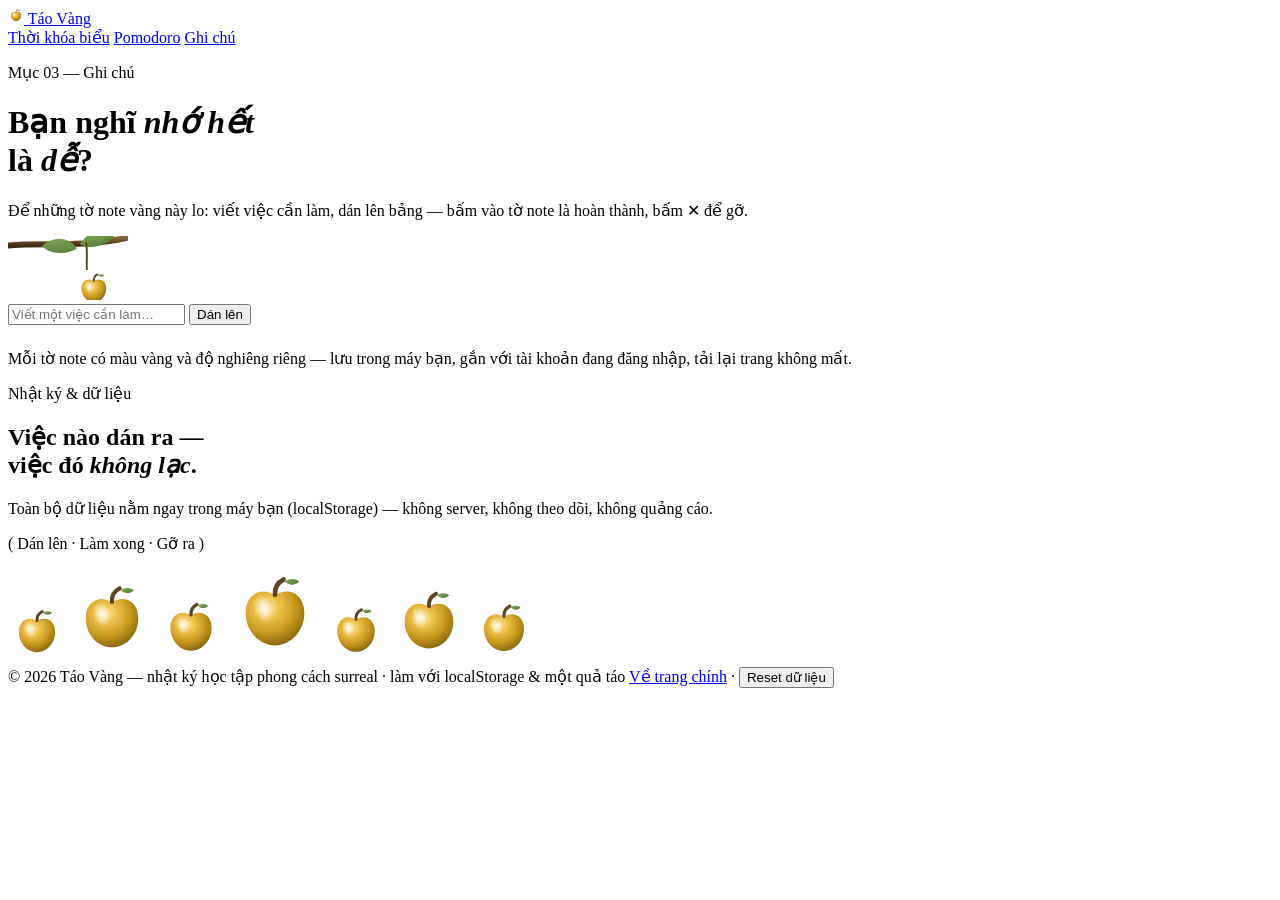
==== ghichu.html @ 1240c782 "Đăng tải ghichu.html" ====
<!DOCTYPE html>
<html lang="vi">
<head>
<meta charset="UTF-8">
<meta name="viewport" content="width=device-width, initial-scale=1">
<title>Ghi chú — Táo Vàng</title>
<meta name="description" content="Bảng ghi chú sticky vàng trên thuỷ tinh: bấm một cái để hoàn thành, ✕ để gỡ — lưu ngay trong máy bạn, gắn với tài khoản.">
<meta name="theme-color" content="#c9dcef">
<link rel="icon" href="data:image/svg+xml,<svg xmlns='http://www.w3.org/2000/svg' viewBox='0 0 64 64'><path d='M32 18c-8-6-20-2-20 12 0 12 9 22 20 22s20-10 20-22c0-14-12-18-20-12z' fill='%23c9a227'/></svg>">
<link rel="preconnect" href="https://fonts.googleapis.com">
<link rel="preconnect" href="https://fonts.gstatic.com" crossorigin>
<link href="https://fonts.googleapis.com/css2?family=Playfair+Display:ital,wght@0,400..900;1,400..900&family=Dancing+Script:wght@500;700&family=Be+Vietnam+Pro:wght@300;400;500;600&display=swap" rel="stylesheet">
<link rel="stylesheet" href="style.css?v=5">
</head>
<body>

<svg width="0" height="0" style="position:absolute" aria-hidden="true">
  <defs>
    <radialGradient id="appleGrad" cx="38%" cy="30%" r="78%">
      <stop offset="0%" stop-color="#fbeaa4"/><stop offset="26%" stop-color="#eec24d"/>
      <stop offset="60%" stop-color="#c8991e"/><stop offset="100%" stop-color="#7a5a0e"/>
    </radialGradient>
    <radialGradient id="appleShine" cx="50%" cy="50%" r="50%">
      <stop offset="0%" stop-color="#ffffff" stop-opacity=".85"/>
      <stop offset="100%" stop-color="#ffffff" stop-opacity="0"/>
    </radialGradient>
    <linearGradient id="barkGrad" x1="0" y1="0" x2="0" y2="1">
      <stop offset="0%" stop-color="#8a6537"/><stop offset="55%" stop-color="#5f4223"/><stop offset="100%" stop-color="#3c2a14"/>
    </linearGradient>
    <linearGradient id="leafGrad" x1="0" y1="0" x2="1" y2="1">
      <stop offset="0%" stop-color="#8db464"/><stop offset="100%" stop-color="#486f2f"/>
    </linearGradient>
    <filter id="fCloudsFar" x="-10%" y="-10%" width="120%" height="120%">
      <feTurbulence type="fractalNoise" baseFrequency="0.011 0.026" numOctaves="4" seed="7" stitchTiles="stitch"/>
      <feColorMatrix type="matrix" values="0 0 0 0 1  0 0 0 0 1  0 0 0 0 1  0 0 0 1.9 -0.62"/>
      <feGaussianBlur stdDeviation="1"/>
    </filter>
    <filter id="fCloudsNear" x="-10%" y="-10%" width="120%" height="120%">
      <feTurbulence type="fractalNoise" baseFrequency="0.0055 0.013" numOctaves="5" seed="4" stitchTiles="stitch"/>
      <feColorMatrix type="matrix" values="0 0 0 0 1  0 0 0 0 1  0 0 0 0 1  0 0 0 2.1 -0.72"/>
      <feGaussianBlur stdDeviation="1.5"/>
    </filter>
    <g id="appleShape">
      <path d="M32 18c-8-6-20-2-20 12 0 12 9 22 20 22s20-10 20-22c0-14-12-18-20-12z" fill="url(#appleGrad)"/>
      <ellipse cx="24" cy="27" rx="6.5" ry="9.5" fill="url(#appleShine)" transform="rotate(-18 24 27)"/>
      <path d="M32 17.4c-.4-5.2 1.8-8.2 5.8-10.2" stroke="#5c4322" stroke-width="3.2" fill="none" stroke-linecap="round"/>
      <path d="M38.5 8.2c4.6-2.4 9-1.3 10 .5-2.8 2.5-7.2 2.9-10-.5z" fill="url(#leafGrad)"/>
    </g>
  </defs>
</svg>

<noscript>
  <p style="max-width:640px;margin:20px auto;padding:16px 22px;border:1px solid #c9a227;border-radius:16px;background:#faf8f4;color:#1c1a17;font-family:Tahoma,sans-serif">
    Trang này cần JavaScript để lưu ghi chú. Bạn hãy bật JavaScript rồi tải lại nhé!
  </p>
</noscript>

<div class="sky" aria-hidden="true"></div>
<div class="clouds clouds--far" aria-hidden="true"></div>
<div class="clouds clouds--near" aria-hidden="true"></div>

<nav class="nav" aria-label="Điều hướng chính">
  <a class="nav__brand" href="index.html">
    <span class="nav__logo" aria-hidden="true">
      <svg width="16" height="16" viewBox="0 0 64 64"><use href="#appleShape"/></svg>
    </span>
    Táo Vàng
  </a>
  <div class="nav__right">
    <div class="nav__links">
      <a href="thoikhoabieu.html">Thời khóa biểu</a>
      <a href="pomodoro.html">Pomodoro</a>
      <a href="ghichu.html" class="active">Ghi chú</a>
    </div>
    <div class="nav__user" id="navUser"></div>
  </div>
</nav>

<!-- ================= ĐẦU TRANG ================= -->
<header class="page-head">
  <p class="kicker">Mục 03 — Ghi chú</p>
  <h1>Bạn nghĩ <em class="script">nhớ hết</em><br>là <em class="script">dễ</em>?</h1>
  <p class="page-sub">Để những tờ note vàng này lo: viết việc cần làm, dán lên bảng — bấm vào tờ note là hoàn thành, bấm ✕ để gỡ.</p>
  <!-- [ẢNH LÁ] nhành lá trang trí góc đầu trang: thay bằng <img src="img/leaf.png" alt="" style="height:120px"> -->
  <svg class="deco" width="120" height="64" viewBox="0 0 120 64" aria-hidden="true">
    <path d="M-4 10 C 30 6, 70 12, 118 2" stroke="url(#barkGrad)" stroke-width="6" fill="none" stroke-linecap="round"/>
    <g transform="translate(34,10) rotate(28)"><path d="M0 0 C 6 -16, 21 -21, 32 -14 C 25 -3, 10 4, 0 0 Z" fill="url(#leafGrad)"/></g>
    <g transform="translate(72,8) rotate(12)"><path d="M0 0 C 6 -16, 21 -21, 32 -14 C 25 -3, 10 4, 0 0 Z" fill="url(#leafGrad)"/></g>
    <path d="M78 6 C 80 18, 78 26, 79 34" stroke="#4a3f10" stroke-width="1.8" fill="none"/>
    <g transform="translate(66,34) scale(.62)"><use href="#appleShape"/></g>
  </svg>
</header>

<main>
  <section class="section" id="todo">
    <div class="glass board reveal">
      <!-- băng dính washi góc bảng -->
      <span class="tape" style="left:26px;top:-10px;transform:rotate(-8deg)" aria-hidden="true"></span>
      <span class="tape" style="right:30px;top:-10px;transform:rotate(6deg)" aria-hidden="true"></span>
      <form class="note note--form" id="noteForm">
        <input type="text" id="noteInput" maxlength="90" placeholder="Viết một việc cần làm…" aria-label="Việc cần làm">
        <button class="pill pill--small" type="submit">Dán lên</button>
      </form>
      <div id="noteWall"></div>
    </div>
    <p class="fineprint fineprint--legend reveal" style="margin-top:24px">
      Mỗi tờ note có màu vàng và độ nghiêng riêng — lưu trong máy bạn, gắn với tài khoản đang đăng nhập, tải lại trang không mất.
    </p>
  </section>
</main>

<!-- ================= FOOTER ================= -->
<footer class="footer" id="footer">
  <p class="kicker reveal">Nhật ký &amp; dữ liệu</p>
  <h2 class="footer__title reveal">Việc nào dán ra —<br>việc đó <em class="script">không lạc</em>.</h2>
  <p class="footer__sub">Toàn bộ dữ liệu nằm ngay trong máy bạn (localStorage) — không server, không theo dõi, không quảng cáo.</p>
  <p class="footer__giant">( Dán lên · Làm xong · Gỡ ra )</p>
  <div class="footer__apples" aria-hidden="true">
    <svg class="fapple" width="58" height="58" viewBox="0 0 64 64"><use href="#appleShape"/></svg>
    <svg class="fapple" width="84" height="84" viewBox="0 0 64 64"><use href="#appleShape"/></svg>
    <svg class="fapple" width="66" height="66" viewBox="0 0 64 64"><use href="#appleShape"/></svg>
    <svg class="fapple" width="94" height="94" viewBox="0 0 64 64"><use href="#appleShape"/></svg>
    <svg class="fapple" width="60" height="60" viewBox="0 0 64 64"><use href="#appleShape"/></svg>
    <svg class="fapple" width="78" height="78" viewBox="0 0 64 64"><use href="#appleShape"/></svg>
    <svg class="fapple" width="64" height="64" viewBox="0 0 64 64"><use href="#appleShape"/></svg>
  </div>
  <div class="footer__meta">
    <span>© 2026 Táo Vàng — nhật ký học tập phong cách surreal · làm với localStorage &amp; một quả táo</span>
    <span class="footer__links">
      <a class="linklike" href="index.html">Về trang chính</a> ·
      <button class="linklike" id="btnReset" type="button">Reset dữ liệu</button>
    </span>
  </div>
</footer>

<!-- ================= MODAL: XÁC NHẬN ================= -->
<div class="overlay" id="modalConfirm" hidden>
  <div class="glass modal" role="dialog" aria-modal="true" aria-labelledby="confirmTitle">
    <h3 id="confirmTitle">Xác nhận nhé</h3>
    <p id="confirmMsg"></p>
    <div class="modal__btns">
      <button class="pill pill--ghost" id="btnNo" type="button">Để thôi</button>
      <button class="pill" id="btnYes" type="button">Đồng ý</button>
    </div>
  </div>
</div>

<!-- ================= MODAL: THÔNG BÁO ================= -->
<div class="overlay" id="modalMsg" hidden>
  <div class="glass modal" role="dialog" aria-modal="true" aria-labelledby="msgTitle">
    <h3 id="msgTitle">Có một việc nhỏ</h3>
    <p id="msgText"></p>
    <div class="modal__btns"><button class="pill" data-close="modalMsg" type="button">Đã hiểu</button></div>
  </div>
</div>

<div class="toast" id="toast" role="status" aria-live="polite"></div>

<script src="script.js?v=4" defer></script>
<script src="ghichu.js?v=4" defer></script>
</body>
</html>
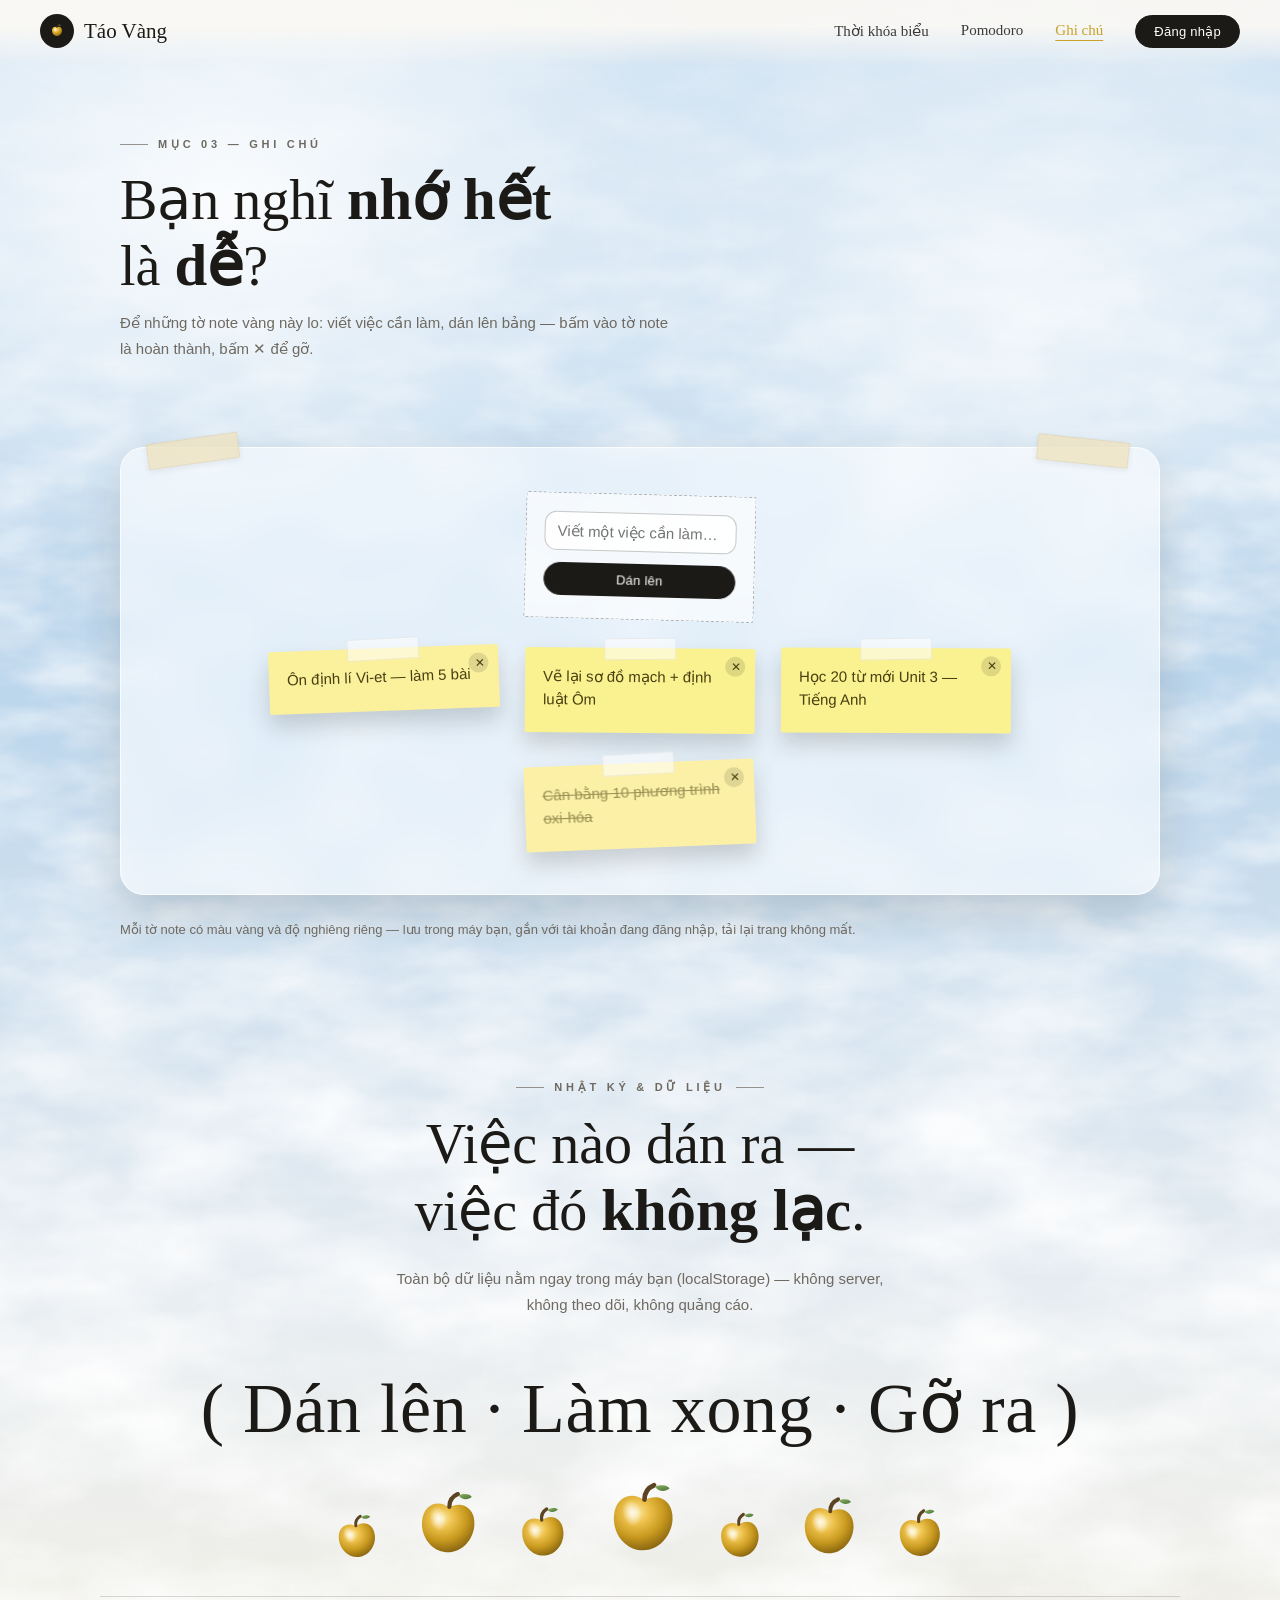
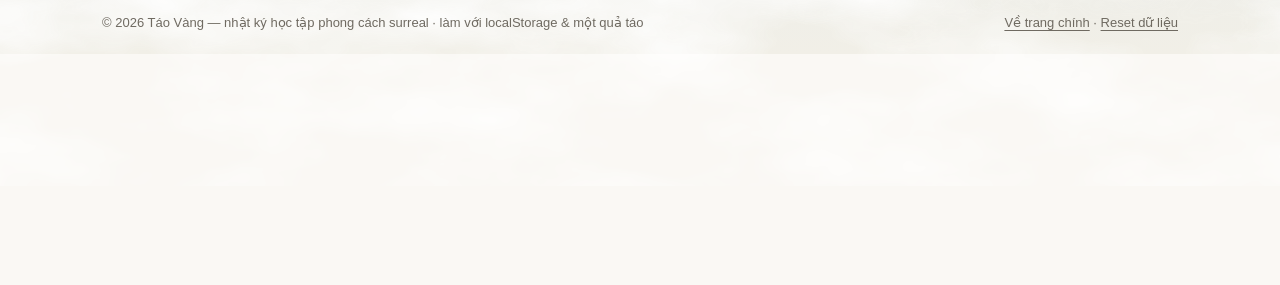
==== commit 9c706352: "Đăng tải ghichu.html" ====
--- a/ghichu.html
+++ b/ghichu.html
@@ -10,7 +10,7 @@
 <link rel="preconnect" href="https://fonts.googleapis.com">
 <link rel="preconnect" href="https://fonts.gstatic.com" crossorigin>
 <link href="https://fonts.googleapis.com/css2?family=Playfair+Display:ital,wght@0,400..900;1,400..900&family=Dancing+Script:wght@500;700&family=Be+Vietnam+Pro:wght@300;400;500;600&display=swap" rel="stylesheet">
-<link rel="stylesheet" href="style.css?v=5">
+<link rel="stylesheet" href="style.css?v=6">
 </head>
 <body>
 
@@ -64,7 +64,7 @@
     <span class="nav__logo" aria-hidden="true">
       <svg width="16" height="16" viewBox="0 0 64 64"><use href="#appleShape"/></svg>
     </span>
-    Táo Vàng
+    <span class="nav__brandName">Táo Vàng</span>
   </a>
   <div class="nav__right">
     <div class="nav__links">
@@ -81,14 +81,6 @@
   <p class="kicker">Mục 03 — Ghi chú</p>
   <h1>Bạn nghĩ <em class="script">nhớ hết</em><br>là <em class="script">dễ</em>?</h1>
   <p class="page-sub">Để những tờ note vàng này lo: viết việc cần làm, dán lên bảng — bấm vào tờ note là hoàn thành, bấm ✕ để gỡ.</p>
-  <!-- [ẢNH LÁ] nhành lá trang trí góc đầu trang: thay bằng <img src="img/leaf.png" alt="" style="height:120px"> -->
-  <svg class="deco" width="120" height="64" viewBox="0 0 120 64" aria-hidden="true">
-    <path d="M-4 10 C 30 6, 70 12, 118 2" stroke="url(#barkGrad)" stroke-width="6" fill="none" stroke-linecap="round"/>
-    <g transform="translate(34,10) rotate(28)"><path d="M0 0 C 6 -16, 21 -21, 32 -14 C 25 -3, 10 4, 0 0 Z" fill="url(#leafGrad)"/></g>
-    <g transform="translate(72,8) rotate(12)"><path d="M0 0 C 6 -16, 21 -21, 32 -14 C 25 -3, 10 4, 0 0 Z" fill="url(#leafGrad)"/></g>
-    <path d="M78 6 C 80 18, 78 26, 79 34" stroke="#4a3f10" stroke-width="1.8" fill="none"/>
-    <g transform="translate(66,34) scale(.62)"><use href="#appleShape"/></g>
-  </svg>
 </header>
 
 <main>
@@ -156,7 +148,7 @@
 
 <div class="toast" id="toast" role="status" aria-live="polite"></div>
 
-<script src="script.js?v=4" defer></script>
+<script src="script.js?v=5" defer></script>
 <script src="ghichu.js?v=4" defer></script>
 </body>
 </html>
--- a/style.css
+++ b/style.css
@@ -0,0 +1,578 @@
+/* =========================================================
+   TÁO VÀNG — style.css v4 · Surreal Elegance / Editorial
+   1.Tokens · 2.Trời & mây · 3.Nav & tài khoản · 4.Hero ·
+   5.Mục lục · 6.Page-head · 7.Section · 8.Thẻ ngày & sự kiện ·
+   9.Danh sách editorial · 10.Panel/settings · 11.Notes ·
+   12.Vườn đêm & hoa · 13.Auth · 14.Footer · 15.Glass/pill ·
+   16.Modal/toast · 17.Chuyển trang · 18.Responsive · 19.Reduced motion
+   ========================================================= */
+
+/* ---------- 1. Tokens ---------- */
+:root{
+  --ivory:#faf8f4;
+  --ink:#1c1a17;
+  --ink-soft:#6f6a61;
+  --gold:#c9a227;
+  --gold-soft:#eee3c0;
+  --glass:rgba(255,255,255,.55);
+  --glass-border:rgba(255,255,255,.7);
+  --shadow:0 18px 44px rgba(28,26,23,.14);
+  --sky-fallback:linear-gradient(180deg,#dbe9f4,#c9dcef 45%,#eef0ea);
+  --serif:"Playfair Display",Georgia,serif;
+  --script:"Dancing Script",cursive;
+  --sans:"Be Vietnam Pro",Tahoma,sans-serif;
+}
+
+/* ---------- 2. Trời & mây (nhiễu fractal — như ảnh mây thật) ---------- */
+*{box-sizing:border-box}
+html{scroll-behavior:smooth}
+body{
+  margin:0;font:16px/1.7 var(--sans);color:var(--ink);
+  background:var(--ivory);overflow-x:hidden;
+}
+/* [ẢNH NỀN] muốn dùng ảnh trời thật: thêm url("img/sky.jpg") center/cover no-repeat
+   làm lớp ĐẦU trong .sky (khuyên 1920px, <500KB). Mây CSS bên dưới vẫn chạy đè lên. */
+.sky{
+  position:fixed;inset:0;z-index:-3;
+  background:
+    radial-gradient(60% 34% at 18% 12%, rgba(255,255,255,.9), rgba(255,255,255,0) 70%),
+    radial-gradient(52% 30% at 80% 18%, rgba(255,255,255,.75), rgba(255,255,255,0) 72%),
+    linear-gradient(180deg,#cfe2f2 0%,#bcd6ec 42%,#e6ecf1 78%,#f1efe7 100%);
+}
+/* hai tầng mây tự sinh bằng filter nhiễu SVG — trôi rất chậm */
+.clouds{position:fixed;pointer-events:none;background:#fff}
+.clouds--far{
+  inset:-14% -18%;z-index:-2;opacity:.55;
+  filter:url(#fCloudsFar);
+  -webkit-mask-image:linear-gradient(180deg,transparent 4%,#000 34%,#000 58%,transparent 90%);
+          mask-image:linear-gradient(180deg,transparent 4%,#000 34%,#000 58%,transparent 90%);
+  animation:drift 160s ease-in-out infinite alternate;
+}
+.clouds--near{
+  left:-24%;right:-24%;bottom:-8%;height:56%;z-index:-1;opacity:.9;
+  filter:url(#fCloudsNear);
+  -webkit-mask-image:linear-gradient(180deg,transparent 0,#000 30%,#000 74%,rgba(0,0,0,.75) 100%);
+          mask-image:linear-gradient(180deg,transparent 0,#000 30%,#000 74%,rgba(0,0,0,.75) 100%);
+  animation:drift 120s ease-in-out infinite alternate-reverse;
+}
+@keyframes drift{from{transform:translateX(-1.4%)}to{transform:translateX(1.4%)}}
+::selection{background:var(--gold-soft)}
+:focus-visible{outline:2px solid var(--gold);outline-offset:2px}
+h1,h2,h3,p,ul,fieldset{margin:0;padding:0}
+li{list-style:none}
+b,strong{font-weight:600}
+a{color:var(--ink)}
+.script{font-family:var(--script);font-weight:700;font-style:normal}
+h1 .script,h2 .script{font-size:1.05em}
+.kicker{
+  display:inline-flex;align-items:center;gap:10px;
+  font:600 11px/1 var(--sans);letter-spacing:.34em;text-transform:uppercase;
+  color:var(--ink-soft);
+}
+.kicker::before{content:"";width:28px;height:1px;background:var(--ink-soft);opacity:.7}
+
+/* ---------- 3. Nav & tài khoản ---------- */
+.nav{
+  position:fixed;inset:0 0 auto 0;z-index:60;
+  display:flex;align-items:center;justify-content:space-between;gap:16px;
+  padding:14px clamp(16px,4vw,40px) 18px;
+  background:linear-gradient(180deg,rgba(250,248,244,.92) 40%,rgba(250,248,244,0));
+  pointer-events:none;
+}
+.nav a,.nav button{pointer-events:auto}
+.nav__brand{
+  display:inline-flex;align-items:center;gap:10px;flex:none;white-space:nowrap;
+  font:500 21px var(--serif);text-decoration:none;
+}
+.nav__logo{
+  width:34px;height:34px;border-radius:50%;background:var(--ink);
+  display:grid;place-items:center;flex:none;
+}
+.nav__right{display:flex;align-items:center;gap:clamp(12px,2.6vw,32px)}
+.nav__links{display:flex;flex-wrap:wrap;gap:clamp(12px,2.6vw,32px)}
+.nav__links a{
+  font:15px var(--serif);text-decoration:none;opacity:.85;
+  text-underline-offset:5px;
+}
+.nav__links a:hover{opacity:1;color:var(--gold);text-decoration:underline}
+.nav__links a.active{opacity:1;color:var(--gold);text-decoration:underline}
+.nav__user{display:flex;align-items:center;flex:none}
+.nav__login{padding:8px 20px;font-size:13px}
+.nav__me{
+  display:inline-flex;align-items:center;gap:9px;
+  font:500 15px var(--serif);text-decoration:none;
+}
+.nav__meAva{
+  width:30px;height:30px;border-radius:50%;background:var(--gold);color:#fff;
+  display:grid;place-items:center;font:600 13px var(--sans);
+  box-shadow:0 4px 10px rgba(201,162,39,.35);
+}
+.nav__me:hover .nav__meAva{background:var(--ink)}
+
+/* ---------- 4. Hero trang chính ---------- */
+.hero{
+  position:relative;max-width:1160px;margin:0 auto;
+  padding:126px clamp(16px,4vw,40px) 76px;
+  min-height:92vh;
+  display:grid;grid-template-columns:minmax(0,1.35fr) minmax(260px,.85fr);
+  gap:48px;align-items:center;
+}
+.hero__ghost{
+  position:absolute;top:30%;left:-2%;z-index:0;
+  font:italic 500 clamp(120px,21vw,210px)/1 var(--serif);
+  color:transparent;-webkit-text-stroke:1px rgba(28,26,23,.09);
+  pointer-events:none;user-select:none;white-space:nowrap;
+}
+.speck{
+  position:absolute;width:5px;height:5px;border-radius:50%;
+  background:var(--gold);opacity:.5;pointer-events:none;
+  animation:tw 3.6s ease-in-out infinite;animation-delay:var(--d,0s);
+  left:var(--x,50%);top:var(--y,20%);
+}
+@keyframes tw{0%,100%{opacity:.12;transform:scale(.7)}50%{opacity:.85;transform:scale(1.2)}}
+.rays{ /* vệt nắng xiên qua mây */
+  position:absolute;inset:0;pointer-events:none;opacity:.55;
+  background:
+    linear-gradient(112deg,transparent 40%,rgba(255,255,255,.55) 46%,transparent 51%),
+    linear-gradient(112deg,transparent 58%,rgba(255,255,255,.4) 63%,transparent 68%);
+}
+.hero__branch{
+  position:absolute;top:clamp(4px,6vh,44px);left:-14px;
+  width:min(480px,60vw);pointer-events:none;z-index:0;
+}
+.hero__branchSvg{display:block;width:100%;height:auto;transform-origin:12% 18%;animation:sway 7s ease-in-out infinite}
+@keyframes sway{0%,100%{rotate:0deg}50%{rotate:1.3deg}}
+.hero__text{position:relative;z-index:1;min-width:0}
+.hero__title{
+  font:500 clamp(38px,6.5vw,72px)/1.08 var(--serif);
+  letter-spacing:-.01em;margin:16px 0 22px;
+}
+.hero__lead{max-width:410px;font-size:15.5px;margin:0 0 18px}
+.hero__date{font:italic 15px var(--serif);color:var(--ink-soft)}
+.hero__side{position:relative;z-index:1;justify-self:end;width:100%;max-width:330px}
+.hero__card{padding:22px 24px 24px;border-radius:20px}
+.hero__cardTitle{font:500 20px var(--serif);margin:0 0 8px}
+.wrow{
+  display:flex;justify-content:space-between;align-items:baseline;gap:12px;
+  padding:9px 2px;border-bottom:1px solid rgba(28,26,23,.12);
+  font:14.5px var(--sans);
+}
+.wrow b{font:500 15px var(--serif);font-variant-numeric:tabular-nums}
+.wrow--total{border-bottom:0;margin-top:2px}
+.wrow--total b{font-size:19px}
+.hero__cardCap{
+  font:12.5px/1.6 var(--sans);color:var(--ink-soft);
+  text-align:center;max-width:320px;margin:10px auto 0;
+}
+.hero__cta{position:absolute;right:clamp(16px,4vw,40px);bottom:44px}
+
+/* ---------- 5. Mục lục (landing) ---------- */
+.toc__grid{display:grid;grid-template-columns:repeat(3,minmax(0,1fr));gap:22px}
+.toc__card{
+  position:relative;display:block;padding:28px 26px 24px;border-radius:24px;
+  text-decoration:none;overflow:hidden;
+  transition:box-shadow .25s,translate .25s,border-color .25s;
+}
+.toc__card:hover{translate:0 -4px;border-color:rgba(201,162,39,.55)}
+.toc__num{font:500 56px/1 var(--serif);color:var(--gold);opacity:.92;display:block}
+.toc__card h3{font:500 25px var(--serif);margin:10px 0 8px}
+.toc__card p{font:14px/1.65 var(--sans);color:var(--ink-soft);max-width:250px}
+.toc__go{
+  display:inline-block;margin-top:18px;font:600 13px var(--sans);
+  letter-spacing:.06em;color:var(--ink);text-decoration:underline;text-underline-offset:4px;
+}
+.toc__card:hover .toc__go{color:var(--gold)}
+.toc__art{position:absolute;right:18px;top:18px}
+
+/* ---------- 6. Page-head (trang riêng) ---------- */
+.page-head{max-width:1120px;margin:0 auto;padding:126px clamp(16px,4vw,40px) 10px;position:relative}
+.page-head h1{font:500 clamp(32px,5vw,56px)/1.12 var(--serif);margin:.25em 0 .2em}
+.page-sub{max-width:560px;color:var(--ink-soft);font-size:15px}
+.page-head .deco{
+  position:absolute;right:clamp(16px,4vw,40px);top:112px;
+  pointer-events:none;transform:rotate(6deg);
+}
+
+/* ---------- 7. Section ---------- */
+.section{
+  max-width:1120px;margin:0 auto;
+  padding:76px clamp(16px,4vw,40px) 24px;
+  scroll-margin-top:76px;
+}
+.sec-head{margin-bottom:34px}
+.sec-head--center{text-align:center}
+.sec-head--center .kicker{justify-content:center}
+.sec-head--center .kicker::after{content:"";width:28px;height:1px;background:var(--ink-soft);opacity:.7}
+.sec-head h2{font:500 clamp(30px,4.6vw,52px)/1.12 var(--serif);margin:.25em 0 .2em}
+.sec-sub{max-width:520px;margin:0 auto;color:var(--ink-soft);font-size:15px}
+.fineprint{font:13px/1.7 var(--sans);color:var(--ink-soft);margin:18px 0 0}
+.fineprint--legend span{display:inline-flex;align-items:center;gap:7px;margin:0 16px 4px 0}
+.dot{width:9px;height:9px;border-radius:50%;display:inline-block;background:var(--ink)}
+.dot--extra{background:var(--gold)}
+.dot--busy{background:transparent;box-shadow:inset 0 0 0 1.5px var(--ink-soft)}
+.dot--self{background:var(--gold-soft);box-shadow:inset 0 0 0 1.5px var(--gold)}
+
+/* ---------- 8. Thẻ ngày & sự kiện ---------- */
+.week{display:grid;grid-template-columns:repeat(7,minmax(0,1fr));gap:13px}
+.day{
+  position:relative;padding:16px 14px;border-radius:18px;min-height:150px;
+  transition:box-shadow .25s,translate .25s;
+}
+.day:hover{translate:0 -3px}
+.day--today{border:1.5px solid var(--gold);box-shadow:0 14px 30px rgba(201,162,39,.18)}
+.day__today{
+  position:absolute;top:-13px;right:12px;
+  font:700 19px/1 var(--script);color:var(--gold);
+  background:var(--ivory);padding:2px 10px;border-radius:9px;
+  transform:rotate(-4deg);
+}
+.day__name{font:500 19px var(--serif);margin:2px 0 6px}
+.day__empty{margin:8px 0 0;font:500 19px var(--script);color:var(--ink-soft)}
+.day__tot{margin:10px 0 0;font:italic 500 14px var(--serif);color:var(--ink-soft);text-align:right}
+.evt{
+  display:block;
+  font:13.5px/1.5 var(--sans);
+  padding:8px 0 0;border-top:1px dashed rgba(28,26,23,.14);
+}
+.evt:first-of-type{border-top:0;padding-top:0;margin-top:2px}
+.evt i{width:8px;height:8px;border-radius:50%;display:inline-block;margin-right:7px;background:var(--ink)}
+.evt--extra i{background:var(--gold)}
+.evt--busy i{background:transparent;box-shadow:inset 0 0 0 1.5px var(--ink-soft)}
+.evt--self i{background:var(--gold-soft);box-shadow:inset 0 0 0 1.5px var(--gold)}
+.evt__t{
+  font-size:12.5px;color:var(--ink-soft);white-space:nowrap;margin-right:6px;
+  font-variant-numeric:tabular-nums;
+}
+
+/* ---------- 9. Danh sách editorial ---------- */
+.split{
+  display:grid;grid-template-columns:minmax(0,.9fr) minmax(0,1.1fr);
+  gap:44px;align-items:start;
+}
+.split__text p{margin:0 0 24px;font-size:15.5px;max-width:380px}
+.split__btns{display:flex;flex-wrap:wrap;gap:10px}
+.classlist{padding:6px 26px;border-radius:20px}
+.xrow{
+  display:flex;flex-wrap:wrap;align-items:baseline;gap:6px 12px;
+  padding:15px 0;border-bottom:1px solid rgba(28,26,23,.12);
+}
+.xrow:last-child{border-bottom:0}
+.xrow--empty{justify-content:center;padding:30px 0;font:500 21px var(--script);color:var(--ink-soft)}
+.xrow__day{font:500 18px var(--serif);min-width:92px}
+.xrow__time{font:italic 500 15px var(--serif);color:var(--ink-soft);min-width:96px;font-variant-numeric:tabular-nums}
+.xrow__subj{font:600 14.5px var(--sans)}
+.xrow__subj--dot::before{
+  content:"";display:inline-block;width:8px;height:8px;border-radius:50%;
+  background:var(--gold);margin-right:8px;vertical-align:1px;
+}
+.xrow__note{color:var(--ink-soft);font-size:13.5px}
+.warn{color:#9c3d2e;font-size:13px}
+.xrow__acts{margin-left:auto;display:flex;gap:16px}
+.chip{
+  display:inline-block;font:600 10.5px/1 var(--sans);letter-spacing:.16em;
+  text-transform:uppercase;padding:4px 10px;border-radius:999px;translate:0 -2px;
+}
+.chip--extra{background:var(--gold-soft);color:#7a5c10}
+.chip--busy{background:rgba(28,26,23,.08);color:var(--ink-soft)}
+.chip--self{background:rgba(201,162,39,.16);color:#8a6d14}
+.linklike{
+  background:none;border:0;padding:0;cursor:pointer;
+  font:13px var(--sans);color:var(--ink-soft);
+  text-decoration:underline;text-underline-offset:3px;
+}
+.linklike:hover{color:var(--ink)}
+
+/* ---------- 10. Panel / settings ---------- */
+.panel{padding:clamp(22px,3.4vw,36px);border-radius:26px}
+.panel__top{
+  display:flex;flex-wrap:wrap;align-items:flex-end;justify-content:space-between;
+  gap:16px;margin-bottom:22px;
+}
+.bignum{font:500 clamp(42px,6vw,64px)/1 var(--serif);font-variant-numeric:tabular-nums}
+.bignum small{font:400 15px var(--sans);color:var(--ink-soft);margin-left:12px}
+fieldset.settings{
+  border:1px solid rgba(28,26,23,.16);border-radius:16px;
+  padding:16px 18px 18px;margin:0 0 26px;
+}
+fieldset legend{
+  padding:0 10px;font:600 11px var(--sans);
+  letter-spacing:.3em;text-transform:uppercase;color:var(--ink-soft);
+}
+.settings__row{display:flex;flex-wrap:wrap;gap:16px 24px}
+.setting{display:flex;flex-direction:column;gap:6px;font:13px var(--sans);color:var(--ink-soft)}
+.setting input{width:112px;padding:8px 10px;font:500 15px var(--sans)}
+.week--self .day{min-height:120px}
+
+/* ---------- 11. Sticky notes ---------- */
+.board{
+  position:relative;
+  padding:clamp(26px,4vw,46px);border-radius:26px;
+  display:flex;flex-direction:column;align-items:center;gap:28px;
+}
+.tape{
+  position:absolute;width:92px;height:26px;background:rgba(238,227,192,.8);
+  border:1px solid rgba(0,0,0,.05);box-shadow:0 2px 6px rgba(28,26,23,.08);
+}
+#noteWall{
+  display:flex;flex-wrap:wrap;gap:30px 26px;
+  justify-content:center;align-items:flex-start;width:100%;
+}
+.note{
+  position:relative;width:230px;padding:18px 18px 22px;border-radius:2px;
+  box-shadow:0 12px 22px rgba(28,26,23,.18);
+  transform:rotate(var(--tilt,-2deg));
+  font:15px/1.5 var(--sans);color:#4a3f10;
+  transition:box-shadow .25s;
+}
+.note:hover{box-shadow:0 18px 30px rgba(28,26,23,.24)}
+.note::before{
+  content:"";position:absolute;top:-10px;left:50%;translate:-50%;
+  width:70px;height:20px;background:rgba(255,255,255,.55);
+  border:1px solid rgba(0,0,0,.06);transform:rotate(-1deg);
+}
+.note.done span{text-decoration:line-through;opacity:.55}
+.note__txt{
+  appearance:none;background:none;border:0;padding:0;width:100%;
+  font:inherit;color:inherit;text-align:left;cursor:pointer;
+}
+.note__x{
+  position:absolute;top:8px;right:10px;width:20px;height:20px;
+  border:0;border-radius:50%;background:rgba(28,26,23,.12);color:#4a3f10;
+  font:12px/1 var(--sans);cursor:pointer;display:grid;place-items:center;
+}
+.note__x:hover{background:rgba(28,26,23,.24)}
+.note--form{
+  background:rgba(255,255,255,.6);border:1.5px dashed rgba(28,26,23,.32);
+  box-shadow:none;transform:rotate(1.5deg);
+  display:flex;flex-direction:column;gap:12px;
+}
+.note--form::before{display:none}
+.note--form input{
+  background:transparent;border:0;border-bottom:1.5px solid rgba(28,26,23,.4);
+  border-radius:0;padding:4px 2px;font:15px var(--sans);
+}
+
+/* ---------- 12. Vườn đêm & hoa Pomodoro ---------- */
+.night{
+  border-radius:26px;padding:clamp(24px,3.6vw,40px);
+  background:radial-gradient(130% 130% at 50% -10%, #26200f 0%, #17130c 52%, #0d0b07 100%);
+  border:1px solid rgba(255,255,255,.14);
+  box-shadow:var(--shadow);
+  display:grid;grid-template-columns:auto minmax(0,1fr);
+  gap:clamp(24px,5vw,56px);align-items:center;
+  color:var(--ivory);
+}
+.garden{position:relative;width:300px;height:300px;flex:none;margin:0 auto}
+.garden svg{display:block;width:100%;height:100%}
+.garden.breathing{animation:breathe 4.5s ease-in-out infinite}
+@keyframes breathe{0%,100%{transform:scale(1)}50%{transform:scale(1.016)}}
+.star{animation:tw 3.4s ease-in-out infinite}
+.petal-fall{
+  position:absolute;top:-14px;width:13px;height:13px;pointer-events:none;opacity:.85;
+  border-radius:64% 36% 58% 42%/62% 44% 56% 38%;
+  background:linear-gradient(160deg,#fdf4de,#e9d3a0);
+  box-shadow:0 1px 3px rgba(0,0,0,.25);
+  animation:petalFall linear forwards;
+}
+@keyframes petalFall{
+  0%{transform:translate(0,0) rotate(0);opacity:.9}
+  100%{transform:translate(var(--dx,20px),318px) rotate(240deg);opacity:0}
+}
+.pomo__time{
+  position:absolute;inset:0;display:grid;place-content:center;text-align:center;
+  pointer-events:none;
+}
+.pomo__time b{
+  font:500 50px/1 var(--serif);color:var(--ivory);
+  font-variant-numeric:tabular-nums;text-shadow:0 2px 16px rgba(0,0,0,.5);
+}
+.night h3{font:500 24px var(--serif);margin:0 0 6px}
+.night .fineprint{color:rgba(250,248,244,.62)}
+.night .field{max-width:240px;margin:0 0 18px}
+.night .pomo__btns{display:flex;flex-wrap:wrap;gap:10px;margin-bottom:14px}
+.night .pill--ghost{background:transparent;color:var(--ivory);border-color:rgba(250,248,244,.5)}
+.night .pill--ghost:hover{background:var(--gold);border-color:var(--gold);color:#fff}
+.field{
+  display:flex;flex-direction:column;gap:6px;
+  font:13px var(--sans);color:var(--ink-soft);margin:0 0 14px;
+}
+.night .field{color:rgba(250,248,244,.75)}
+.night fieldset{border-color:rgba(250,248,244,.22)}
+.night legend{color:rgba(250,248,244,.62)}
+.night .setting{color:rgba(250,248,244,.75)}
+
+/* ---------- 13. Auth (tài khoản cục bộ) ---------- */
+.auth{max-width:470px;margin:0 auto}
+.auth__card{padding:30px 32px 28px}
+.auth__tabs{display:flex;gap:8px;margin-bottom:22px}
+.auth__tab{
+  flex:1;border-radius:999px;border:1.5px solid var(--ink);background:transparent;
+  color:var(--ink);font:500 13.5px var(--sans);padding:9px 10px;cursor:pointer;
+  transition:background .25s,color .25s;
+}
+.auth__tab.active{background:var(--ink);color:#fff}
+.auth__tab:hover:not(.active){border-color:var(--gold);color:var(--gold)}
+.auth__hello{font:500 21px var(--serif);margin:0 0 6px}
+.auth__meta{font:13px/1.7 var(--sans);color:var(--ink-soft)}
+.auth__btns{display:flex;gap:10px;flex-wrap:wrap;margin-top:6px}
+
+/* ---------- 14. Footer ---------- */
+.footer{
+  position:relative;max-width:1160px;margin:0 auto;
+  padding:104px clamp(16px,4vw,40px) 0;
+  text-align:center;
+}
+.footer .kicker{justify-content:center}
+.footer .kicker::after{content:"";width:28px;height:1px;background:var(--ink-soft);opacity:.7}
+.footer__title{font:500 clamp(30px,5vw,56px)/1.14 var(--serif);margin:.3em 0 .4em}
+.footer__sub{max-width:520px;margin:0 auto;color:var(--ink-soft);font-size:15px}
+.footer__giant{
+  font:500 clamp(28px,6vw,70px)/1.15 var(--serif);
+  margin:52px 0 6px;letter-spacing:.01em;
+}
+.footer__apples{
+  display:flex;justify-content:center;align-items:flex-end;
+  gap:clamp(8px,2.4vw,20px);margin-top:24px;
+}
+.fapple{display:block}
+.fapple:nth-child(odd){transform:rotate(-5deg)}
+.fapple:nth-child(even){transform:rotate(4deg)}
+.footer__meta{
+  display:flex;flex-wrap:wrap;gap:8px 28px;justify-content:space-between;align-items:center;
+  border-top:1px solid rgba(28,26,23,.16);margin-top:28px;
+  padding:18px 2px 24px;font:13px var(--sans);color:var(--ink-soft);text-align:left;
+}
+
+/* ---------- 15. Glass & pill ---------- */
+.glass{
+  background:var(--glass);
+  backdrop-filter:blur(18px) saturate(1.15);-webkit-backdrop-filter:blur(18px) saturate(1.15);
+  border:1px solid var(--glass-border);border-radius:24px;box-shadow:var(--shadow);
+}
+@supports not (backdrop-filter:blur(1px)){
+  .glass{background:rgba(255,255,255,.85)}
+}
+.pill{
+  display:inline-block;border-radius:999px;
+  border:1.5px solid var(--ink);background:var(--ink);color:#fff;
+  font:500 14px var(--sans);padding:10px 26px;letter-spacing:.02em;cursor:pointer;
+  transition:background .25s,color .25s,transform .25s;
+  text-decoration:none;
+}
+.pill--ghost{background:transparent;color:var(--ink)}
+.pill--white{background:#fff;color:var(--ink);border-color:rgba(28,26,23,.16);display:block;width:100%;margin-top:14px;text-align:center}
+.pill--small{padding:8px 18px;font-size:13px}
+.pill:hover{background:var(--gold);border-color:var(--gold);color:#fff;transform:translateY(-2px)}
+.pill:active{transform:translateY(0)}
+
+/* ---------- 16. Modal & toast ---------- */
+.overlay{
+  position:fixed;inset:0;z-index:100;display:grid;place-items:center;padding:20px;
+  background:rgba(28,26,23,.35);
+  backdrop-filter:blur(6px);-webkit-backdrop-filter:blur(6px);
+}
+.overlay[hidden]{display:none}
+.modal{width:min(94vw,470px);padding:30px 32px;border-radius:24px;background:rgba(255,255,255,.85)}
+.modal h3{font:500 25px var(--serif);margin:0 0 16px}
+.modal p{line-height:1.75;margin-bottom:14px}
+.frow{display:flex;gap:14px}
+.frow label,.field{
+  display:flex;flex-direction:column;gap:6px;flex:1;
+  font:13px var(--sans);color:var(--ink-soft);margin:0 0 14px;
+}
+input[type=text],input[type=time],input[type=number],input[type=password],select{
+  font:15px var(--sans);color:var(--ink);padding:10px 12px;
+  background:rgba(255,255,255,.85);
+  border:1px solid rgba(28,26,23,.24);border-radius:12px;
+}
+.night input,.night select{
+  background:rgba(255,255,255,.08);border-color:rgba(250,248,244,.35);color:var(--ivory);
+}
+.form-err{color:#9c3d2e;font:13px var(--sans);min-height:18px;margin:0 0 10px}
+.modal__btns{display:flex;gap:10px;justify-content:flex-end;margin-top:6px}
+.toast{
+  position:fixed;left:50%;bottom:26px;translate:-50% 20px;opacity:0;z-index:120;
+  padding:12px 24px;border-radius:999px;
+  font:14px var(--sans);background:var(--ink);color:var(--ivory);
+  box-shadow:var(--shadow);transition:opacity .35s,translate .35s;
+  pointer-events:none;max-width:92vw;text-align:center;
+}
+.toast.show{opacity:1;translate:-50% 0}
+
+/* ---------- 17. Chuyển trang mượt (fade-in khi đến, fade-out khi rời) ---------- */
+.page-anim body{animation:pageIn .55s cubic-bezier(.2,.7,.3,1) both}
+@keyframes pageIn{from{opacity:0;translate:0 14px}to{opacity:1;translate:0 0}}
+.page-anim.page-leaving body{
+  opacity:0;translate:0 -12px;
+  transition:opacity .24s ease,translate .24s ease;
+}
+
+/* ---------- 18. Hiệu ứng nhẹ ---------- */
+@keyframes rise{from{opacity:0;translate:0 16px}}
+.hero__text>*,.hero__side,.hero__cta{animation:rise .9s cubic-bezier(.2,.7,.3,1) both}
+.hero__text>*:nth-child(2){animation-delay:.08s}
+.hero__text>*:nth-child(3){animation-delay:.16s}
+.hero__text>*:nth-child(4){animation-delay:.24s}
+.hero__side{animation-delay:.25s}
+.hero__cta{animation-delay:.4s}
+.js .reveal{opacity:0;translate:0 18px;transition:opacity .7s ease,translate .7s ease}
+.js .reveal.in{opacity:1;translate:0 0}
+
+/* ---------- 19. Responsive (mobile-first kiểm tra 360px) ---------- */
+@media (max-width:1024px){
+  .week{grid-template-columns:repeat(auto-fill,minmax(150px,1fr))}
+}
+@media (max-width:980px){
+  .hero{grid-template-columns:1fr;min-height:0;padding-top:132px;gap:34px}
+  .hero__side{justify-self:start;max-width:360px}
+  .hero__cta{position:static;display:inline-flex;margin-top:26px}
+  .hero__ghost{top:20%;font-size:34vw}
+}
+@media (max-width:900px){
+  .split{grid-template-columns:1fr}
+  .toc__grid{grid-template-columns:1fr}
+}
+@media (max-width:700px){
+  .nav{padding:12px 16px}
+  .nav__brand{font-size:18px}
+  .nav__right{gap:10px}
+  .nav__links{
+    flex-wrap:nowrap;overflow-x:auto;max-width:52vw;
+    scrollbar-width:none;-webkit-overflow-scrolling:touch;
+  }
+  .nav__links::-webkit-scrollbar{display:none}
+  .nav__links a{font-size:14px;white-space:nowrap}
+  .nav__me{font-size:13px;max-width:110px;white-space:nowrap;overflow:hidden;text-overflow:ellipsis}
+}
+@media (max-width:640px){
+  .section{padding:44px 16px 12px;scroll-margin-top:64px}
+  .page-head{padding:108px 16px 8px}
+  .page-head .deco{display:none}
+  .hero{padding:112px 16px 56px}
+  .hero__branch{display:none}
+  .hero__ghost{display:none}
+  .rays{display:none}
+  .board{padding:24px 18px;gap:24px 18px}
+  .night{grid-template-columns:1fr;text-align:center}
+  .night .field{margin-left:auto;margin-right:auto}
+  .night .pomo__btns{justify-content:center}
+  .garden{width:250px;height:250px}
+  .footer{padding-top:78px}
+  .footer__meta{justify-content:center;text-align:center}
+}
+@media (max-width:560px){
+  .week{grid-template-columns:1fr}
+}
+
+/* ---------- 20. Reduced motion ---------- */
+@media (prefers-reduced-motion:reduce){
+  html{scroll-behavior:auto}
+  .hero__text>*,.hero__side,.hero__cta{animation:none!important}
+  .js .reveal{opacity:1!important;translate:0 0!important;transition:none!important}
+  .sky::before,.hero__branchSvg,.star,.garden.breathing,.clouds{animation:none!important}
+  .page-anim body{animation:none!important}
+  .page-anim.page-leaving body{opacity:1;translate:0;transition:none}
+  .petal-fall{display:none}
+  .pill,.day,.note,.toast,.toc__card{transition:none}
+  .day:hover,.pill:hover,.toc__card:hover{translate:0;transform:none}
+}
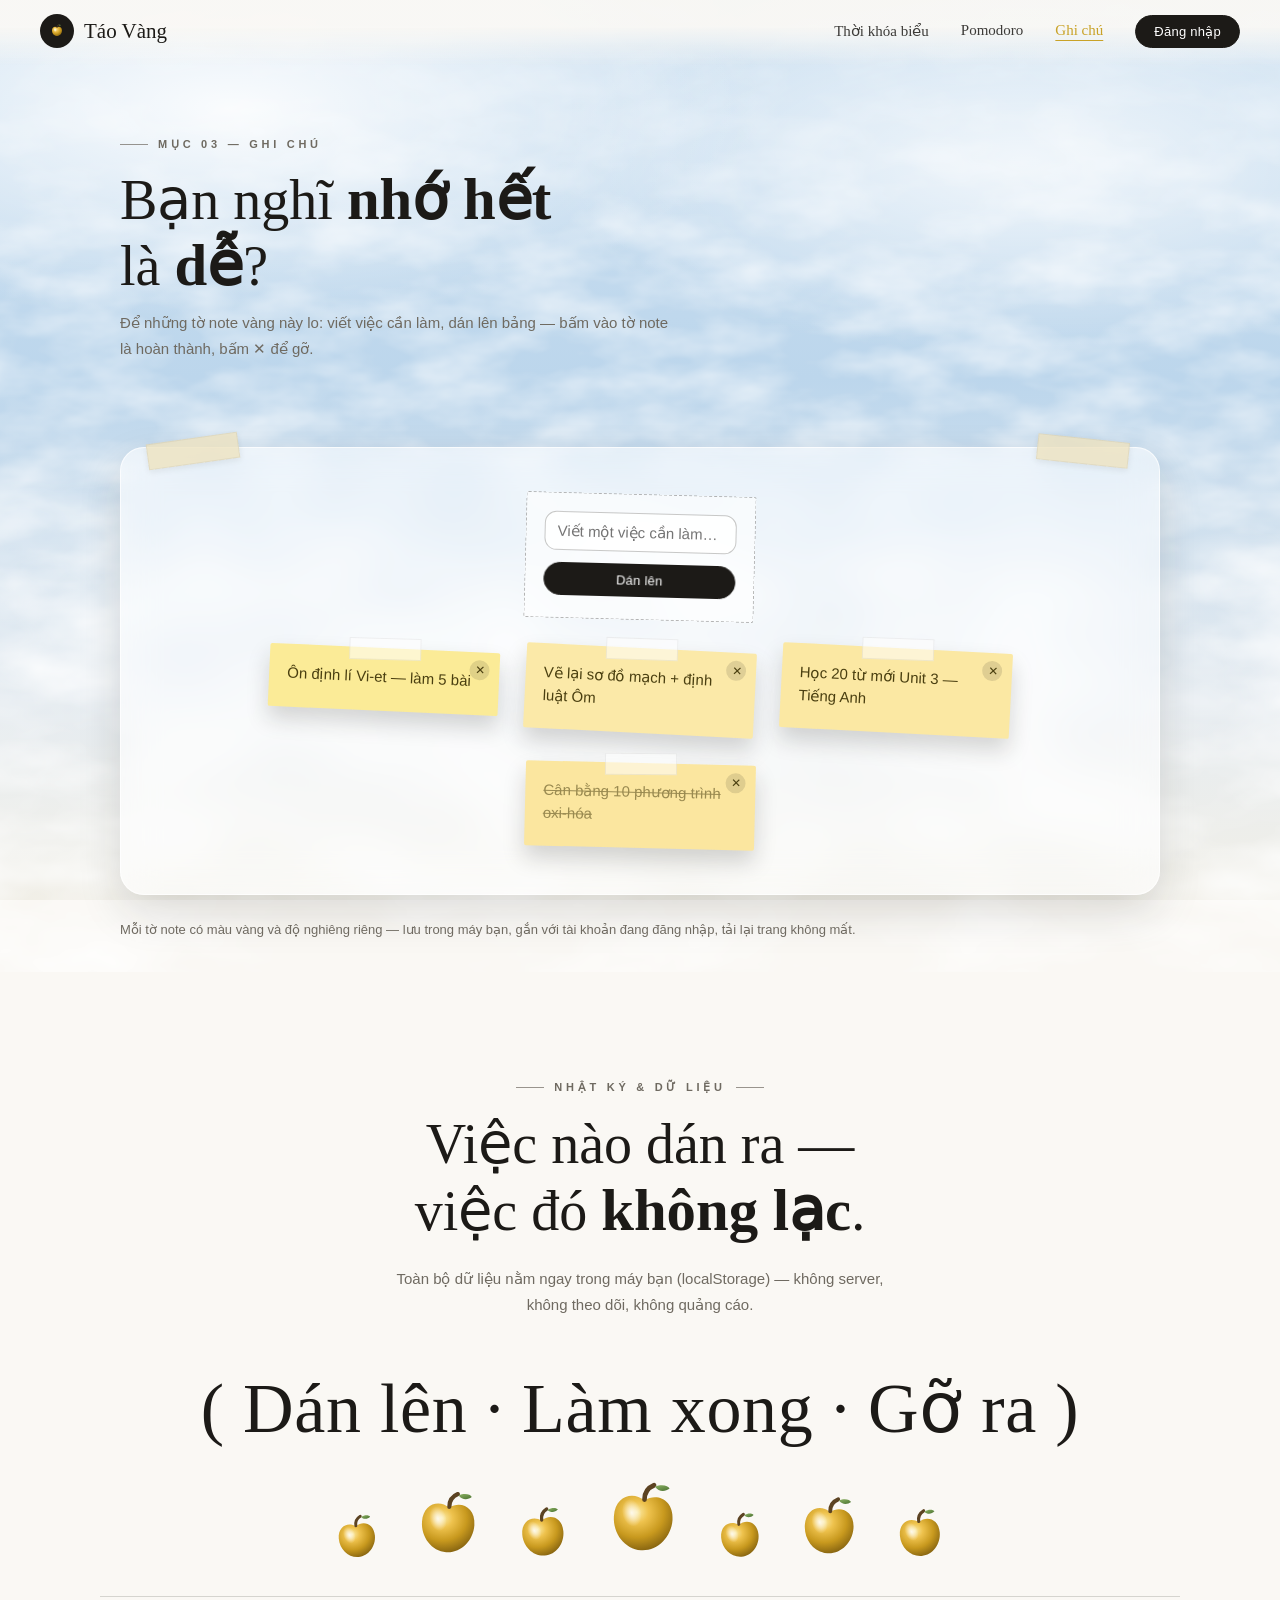
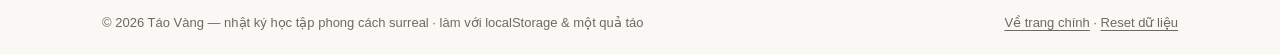
==== commit 4b43e05a: "Đăng tải ghichu.html" ====
--- a/ghichu.html
+++ b/ghichu.html
@@ -10,7 +10,7 @@
 <link rel="preconnect" href="https://fonts.googleapis.com">
 <link rel="preconnect" href="https://fonts.gstatic.com" crossorigin>
 <link href="https://fonts.googleapis.com/css2?family=Playfair+Display:ital,wght@0,400..900;1,400..900&family=Dancing+Script:wght@500;700&family=Be+Vietnam+Pro:wght@300;400;500;600&display=swap" rel="stylesheet">
-<link rel="stylesheet" href="style.css?v=6">
+<link rel="stylesheet" href="style.css?v=8">
 </head>
 <body>
 
--- a/style.css
+++ b/style.css
@@ -84,6 +84,7 @@
   display:inline-flex;align-items:center;gap:10px;flex:none;white-space:nowrap;
   font:500 21px var(--serif);text-decoration:none;
 }
+.nav__brandName{max-width:210px;overflow:hidden;text-overflow:ellipsis}
 .nav__logo{
   width:34px;height:34px;border-radius:50%;background:var(--ink);
   display:grid;place-items:center;flex:none;
@@ -136,12 +137,6 @@
     linear-gradient(112deg,transparent 40%,rgba(255,255,255,.55) 46%,transparent 51%),
     linear-gradient(112deg,transparent 58%,rgba(255,255,255,.4) 63%,transparent 68%);
 }
-.hero__branch{
-  position:absolute;top:clamp(4px,6vh,44px);left:-14px;
-  width:min(480px,60vw);pointer-events:none;z-index:0;
-}
-.hero__branchSvg{display:block;width:100%;height:auto;transform-origin:12% 18%;animation:sway 7s ease-in-out infinite}
-@keyframes sway{0%,100%{rotate:0deg}50%{rotate:1.3deg}}
 .hero__text{position:relative;z-index:1;min-width:0}
 .hero__title{
   font:500 clamp(38px,6.5vw,72px)/1.08 var(--serif);
@@ -188,10 +183,6 @@
 .page-head{max-width:1120px;margin:0 auto;padding:126px clamp(16px,4vw,40px) 10px;position:relative}
 .page-head h1{font:500 clamp(32px,5vw,56px)/1.12 var(--serif);margin:.25em 0 .2em}
 .page-sub{max-width:560px;color:var(--ink-soft);font-size:15px}
-.page-head .deco{
-  position:absolute;right:clamp(16px,4vw,40px);top:112px;
-  pointer-events:none;transform:rotate(6deg);
-}
 
 /* ---------- 7. Section ---------- */
 .section{
@@ -499,13 +490,12 @@
 }
 .toast.show{opacity:1;translate:-50% 0}
 
-/* ---------- 17. Chuyển trang mượt (fade-in khi đến, fade-out khi rời) ---------- */
-.page-anim body{animation:pageIn .55s cubic-bezier(.2,.7,.3,1) both}
-@keyframes pageIn{from{opacity:0;translate:0 14px}to{opacity:1;translate:0 0}}
-.page-anim.page-leaving body{
-  opacity:0;translate:0 -12px;
-  transition:opacity .24s ease,translate .24s ease;
-}
+/* ---------- 17. Chuyển trang mượt (fade-in khi đến, fade-out khi rời) ----------
+   CHỈ dùng opacity: nếu translate body thì body thành containing block,
+   làm modal fixed neo vào thân trang và mây fixed tràn ra tạo khoảng trống cuối trang. */
+.page-anim body{animation:pageIn .55s ease both}
+@keyframes pageIn{from{opacity:0}}
+.page-anim.page-leaving body{opacity:0;transition:opacity .22s ease}
 
 /* ---------- 18. Hiệu ứng nhẹ ---------- */
 @keyframes rise{from{opacity:0;translate:0 16px}}
@@ -547,9 +537,7 @@
 @media (max-width:640px){
   .section{padding:44px 16px 12px;scroll-margin-top:64px}
   .page-head{padding:108px 16px 8px}
-  .page-head .deco{display:none}
   .hero{padding:112px 16px 56px}
-  .hero__branch{display:none}
   .hero__ghost{display:none}
   .rays{display:none}
   .board{padding:24px 18px;gap:24px 18px}
@@ -569,7 +557,7 @@
   html{scroll-behavior:auto}
   .hero__text>*,.hero__side,.hero__cta{animation:none!important}
   .js .reveal{opacity:1!important;translate:0 0!important;transition:none!important}
-  .sky::before,.hero__branchSvg,.star,.garden.breathing,.clouds{animation:none!important}
+  .sky::before,.star,.garden.breathing,.clouds{animation:none!important}
   .page-anim body{animation:none!important}
   .page-anim.page-leaving body{opacity:1;translate:0;transition:none}
   .petal-fall{display:none}
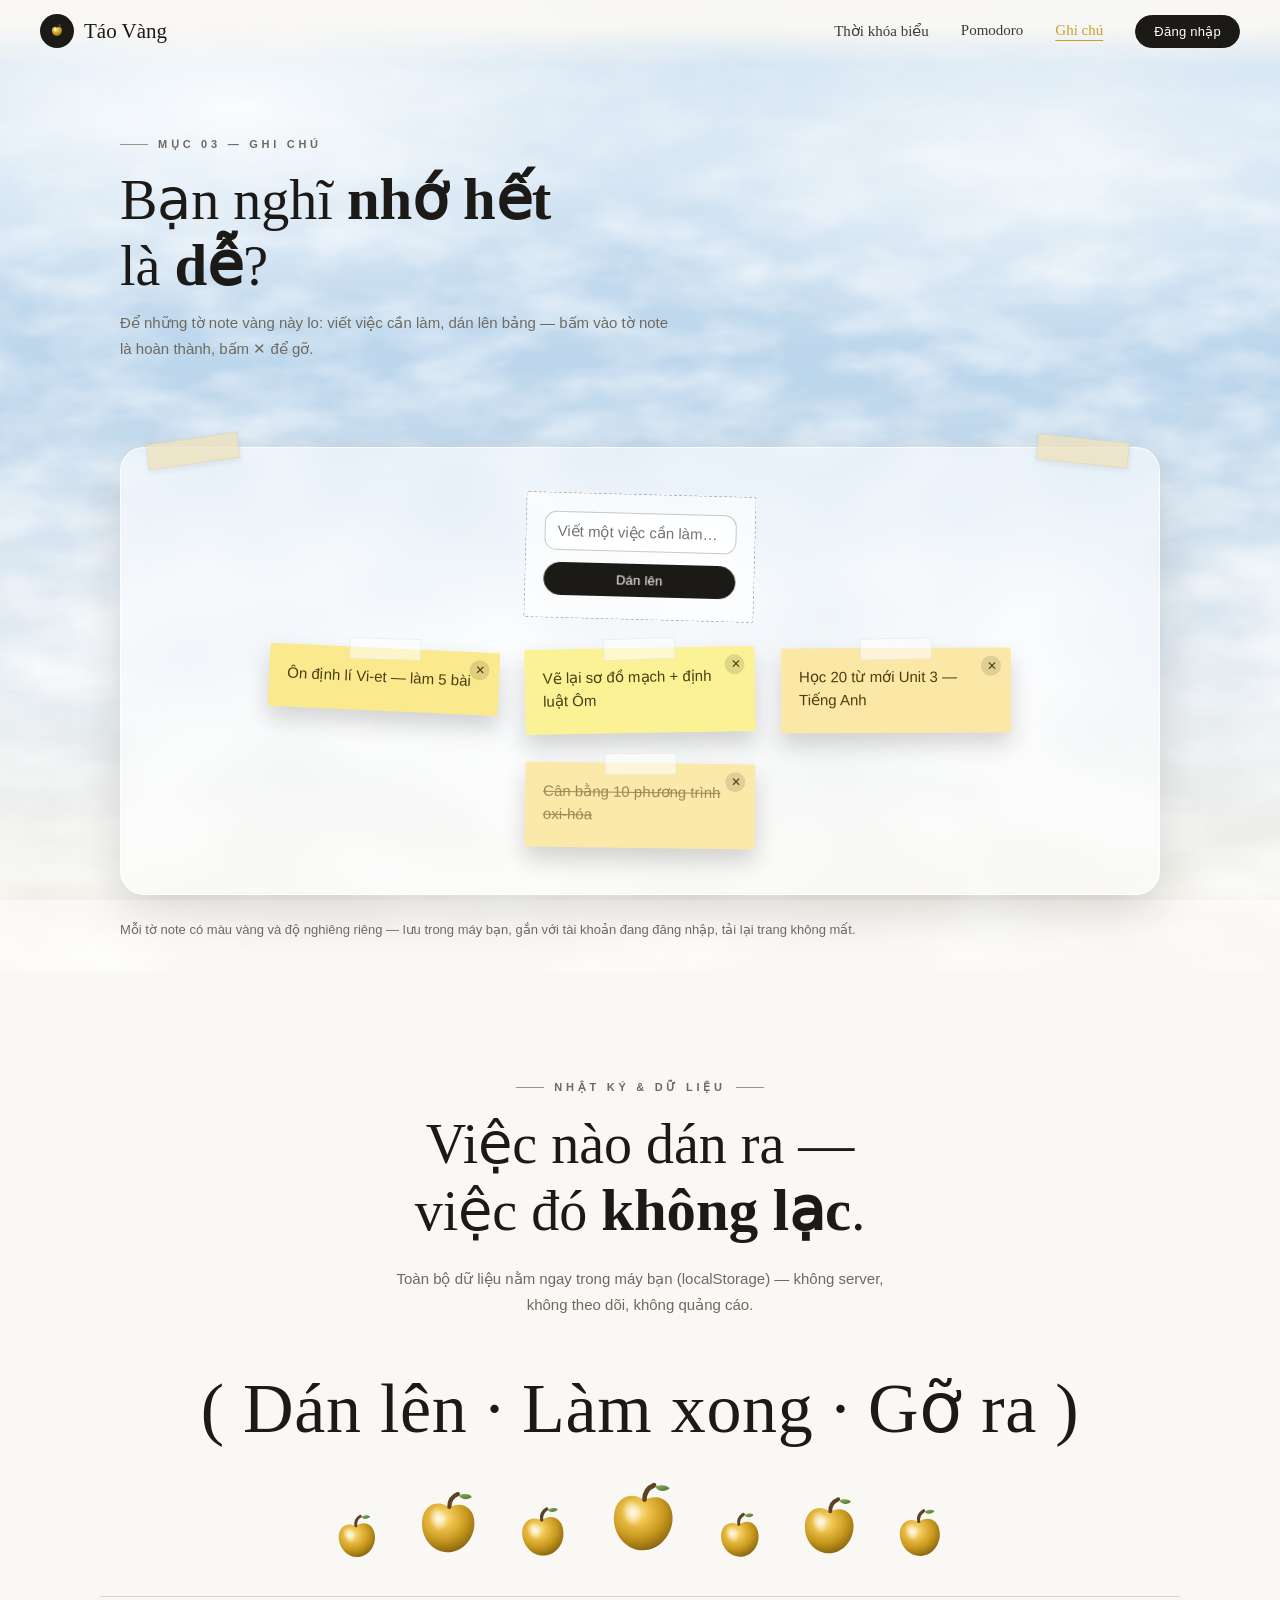
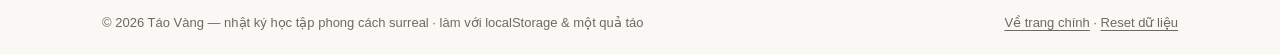
==== commit 54c30190: "Đăng tải ghichu.html" ====
--- a/ghichu.html
+++ b/ghichu.html
@@ -10,7 +10,7 @@
 <link rel="preconnect" href="https://fonts.googleapis.com">
 <link rel="preconnect" href="https://fonts.gstatic.com" crossorigin>
 <link href="https://fonts.googleapis.com/css2?family=Playfair+Display:ital,wght@0,400..900;1,400..900&family=Dancing+Script:wght@500;700&family=Be+Vietnam+Pro:wght@300;400;500;600&display=swap" rel="stylesheet">
-<link rel="stylesheet" href="style.css?v=8">
+<link rel="stylesheet" href="style.css?v=9">
 </head>
 <body>
 
--- a/style.css
+++ b/style.css
@@ -294,6 +294,31 @@
 .setting input{width:112px;padding:8px 10px;font:500 15px var(--sans)}
 .week--self .day{min-height:120px}
 
+/* nhập nhanh lịch từ ảnh (OCR) */
+.ocr__title{font:500 24px var(--serif);margin:0 0 10px}
+.ocr__actions{display:flex;flex-wrap:wrap;align-items:center;gap:14px;margin-top:16px}
+.ocr__status{font:13px var(--sans);color:var(--ink-soft)}
+.ocr__progress{height:6px;border-radius:999px;background:rgba(28,26,23,.12);overflow:hidden;margin-top:14px}
+.ocr__progress i{display:block;height:100%;width:0;background:var(--gold);transition:width .3s}
+.ocr__scroll{overflow-x:auto;margin-top:16px}
+.ocr__grid{border-collapse:collapse;width:100%;min-width:660px}
+.ocr__grid th{
+  font:600 11.5px var(--sans);letter-spacing:.14em;text-transform:uppercase;
+  color:var(--ink-soft);padding:8px 6px;text-align:center;
+  border-bottom:1.5px solid rgba(28,26,23,.25);
+}
+.ocr__grid td{border:1px dashed rgba(28,26,23,.18);padding:0}
+.ocr__grid td:first-child{
+  font:500 14px var(--serif);color:var(--ink-soft);text-align:center;
+  padding:6px 10px;white-space:nowrap;border:none;
+}
+.ocr__grid td:first-child small{font:11px var(--sans);color:var(--ink-soft);opacity:.8}
+.ocr__cell{
+  width:100%;min-width:88px;border:0;background:transparent;
+  font:14px var(--sans);color:var(--ink);padding:10px 8px;text-align:center;
+}
+.ocr__cell:focus{background:var(--gold-soft);outline:none}
+
 /* ---------- 11. Sticky notes ---------- */
 .board{
   position:relative;
@@ -353,30 +378,47 @@
   gap:clamp(24px,5vw,56px);align-items:center;
   color:var(--ivory);
 }
-.garden{position:relative;width:300px;height:300px;flex:none;margin:0 auto}
-.garden svg{display:block;width:100%;height:100%}
+.garden{
+  position:relative;width:300px;height:300px;flex:none;margin:0 auto;
+  border-radius:50%;overflow:hidden;
+  background:radial-gradient(circle at 50% 18%, #1e1911 0%, #13100a 62%, #0c0a07 100%);
+  border:1.5px solid rgba(250,248,244,.16);
+  box-shadow:inset 0 0 46px rgba(0,0,0,.55), 0 0 0 7px rgba(250,248,244,.04);
+}
+.garden__stars{position:absolute;inset:0;width:100%;height:100%}
 .garden.breathing{animation:breathe 4.5s ease-in-out infinite}
-@keyframes breathe{0%,100%{transform:scale(1)}50%{transform:scale(1.016)}}
+@keyframes breathe{0%,100%{transform:scale(1)}50%{transform:scale(1.012)}}
 .star{animation:tw 3.4s ease-in-out infinite}
-.petal-fall{
-  position:absolute;top:-14px;width:13px;height:13px;pointer-events:none;opacity:.85;
-  border-radius:64% 36% 58% 42%/62% 44% 56% 38%;
-  background:linear-gradient(160deg,#fdf4de,#e9d3a0);
-  box-shadow:0 1px 3px rgba(0,0,0,.25);
-  animation:petalFall linear forwards;
-}
-@keyframes petalFall{
-  0%{transform:translate(0,0) rotate(0);opacity:.9}
-  100%{transform:translate(var(--dx,20px),318px) rotate(240deg);opacity:0}
-}
+/* mặt nước dâng: càng gần hết giờ càng cao; đỉnh là hai lớp sóng xoay chậm */
+.water{
+  position:absolute;left:-12%;right:-12%;bottom:0;height:0%;
+  background:linear-gradient(180deg, rgba(238,205,118,.30) 0%, rgba(201,162,39,.52) 55%, rgba(160,124,26,.66) 100%);
+  box-shadow:0 -8px 30px rgba(233,196,106,.28);
+  transition:height .6s ease;
+}
+.garden.full .water{box-shadow:0 -8px 42px rgba(238,205,118,.5)}
+.water__wave{
+  position:absolute;top:-8px;left:-60%;width:220%;height:16px;border-radius:42%;
+  background:rgba(240,214,140,.38);animation:waveSpin 5.5s linear infinite;
+}
+.water__wave--2{top:-6px;background:rgba(240,214,140,.22);animation-duration:8.5s;animation-direction:reverse}
+@keyframes waveSpin{from{transform:rotate(0deg)}to{transform:rotate(360deg)}}
+.petal-fall{display:none} /* đã bỏ hiệu ứng hoa — giữ lớp tương thích cũ */
 .pomo__time{
   position:absolute;inset:0;display:grid;place-content:center;text-align:center;
   pointer-events:none;
 }
 .pomo__time b{
   font:500 50px/1 var(--serif);color:var(--ivory);
-  font-variant-numeric:tabular-nums;text-shadow:0 2px 16px rgba(0,0,0,.5);
-}
+  font-variant-numeric:tabular-nums;text-shadow:0 2px 18px rgba(0,0,0,.65);
+}
+/* danh sách nhạc YouTube */
+.yt{margin-top:26px}
+.yt__form{display:flex;gap:10px;margin-top:14px}
+.yt__form input{flex:1;min-width:0}
+.yt__frame{margin-top:16px;border-radius:16px;overflow:hidden;background:#000}
+.yt__frame iframe{display:block;width:100%;height:280px;border:0}
+.yt__list{margin-top:8px}
 .night h3{font:500 24px var(--serif);margin:0 0 6px}
 .night .fineprint{color:rgba(250,248,244,.62)}
 .night .field{max-width:240px;margin:0 0 18px}
@@ -557,10 +599,10 @@
   html{scroll-behavior:auto}
   .hero__text>*,.hero__side,.hero__cta{animation:none!important}
   .js .reveal{opacity:1!important;translate:0 0!important;transition:none!important}
-  .sky::before,.star,.garden.breathing,.clouds{animation:none!important}
+  .sky::before,.star,.garden.breathing,.clouds,.water__wave{animation:none!important}
   .page-anim body{animation:none!important}
   .page-anim.page-leaving body{opacity:1;translate:0;transition:none}
-  .petal-fall{display:none}
+  .water{transition:none}
   .pill,.day,.note,.toast,.toc__card{transition:none}
   .day:hover,.pill:hover,.toc__card:hover{translate:0;transform:none}
 }
